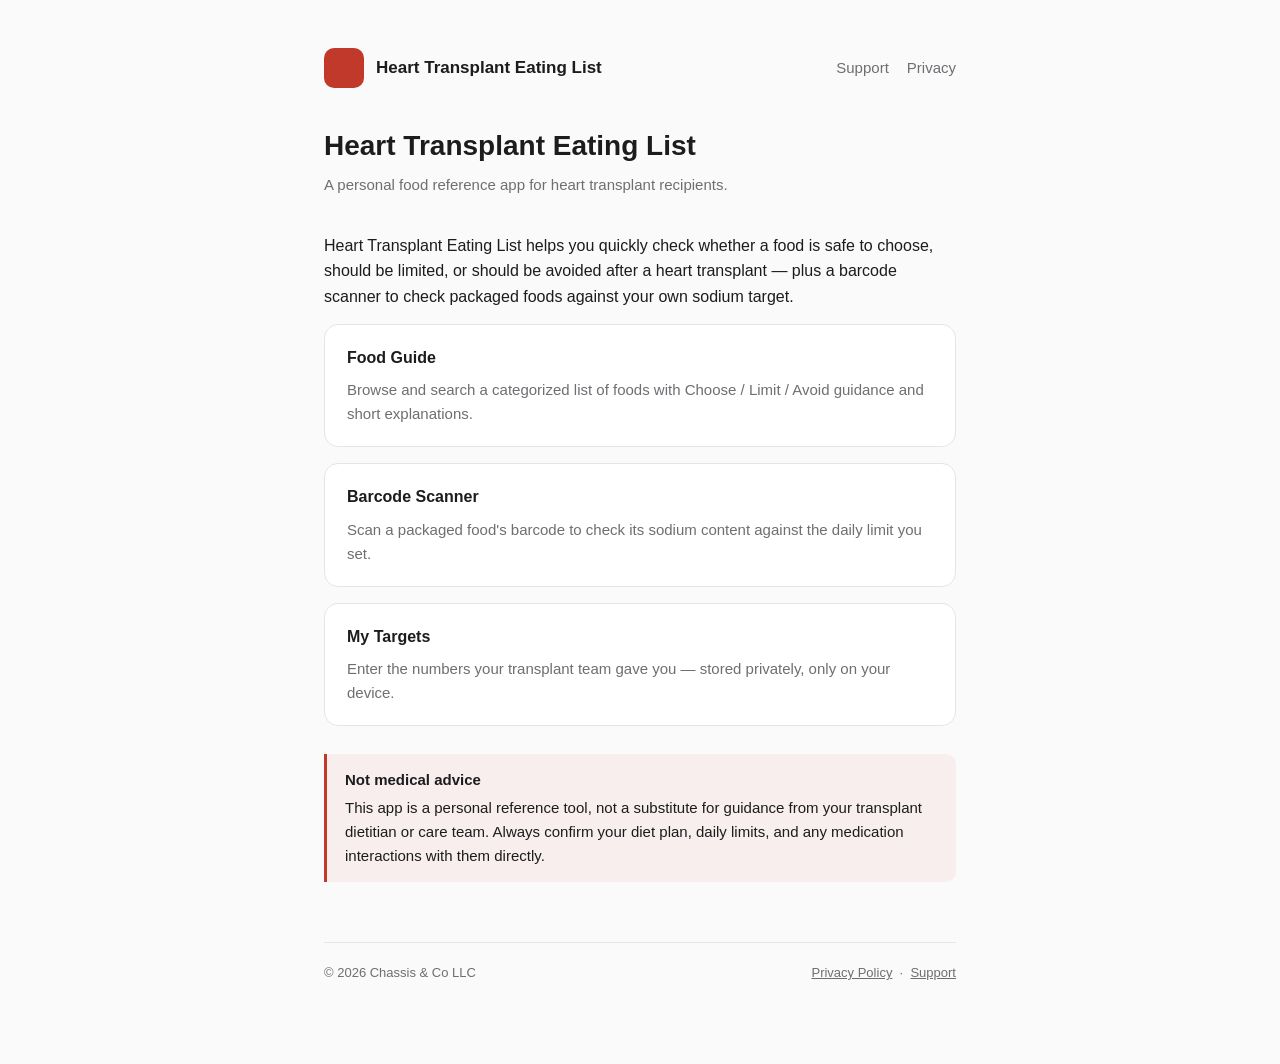
==== index.html @ 85577948 "Initial commit: privacy policy, support, and landing pages Public docs site for the Heart Transplant" ====
<!DOCTYPE html>
<html lang="en">
<head>
<meta charset="UTF-8">
<meta name="viewport" content="width=device-width, initial-scale=1">
<title>Heart Transplant Eating List</title>
<meta name="description" content="A personal food reference app for heart transplant recipients.">
<link rel="stylesheet" href="style.css">
</head>
<body>
<div class="wrap">

  <header class="site">
    <div class="icon"></div>
    <div class="title">Heart Transplant Eating List</div>
    <nav>
      <a href="support.html">Support</a>
      <a href="privacy.html">Privacy</a>
    </nav>
  </header>

  <h1>Heart Transplant Eating List</h1>
  <p class="subtitle">A personal food reference app for heart transplant recipients.</p>

  <p>
    Heart Transplant Eating List helps you quickly check whether a food is safe
    to choose, should be limited, or should be avoided after a heart transplant —
    plus a barcode scanner to check packaged foods against your own sodium target.
  </p>

  <div class="card">
    <h3>Food Guide</h3>
    <p>Browse and search a categorized list of foods with Choose / Limit / Avoid guidance and short explanations.</p>
  </div>

  <div class="card">
    <h3>Barcode Scanner</h3>
    <p>Scan a packaged food's barcode to check its sodium content against the daily limit you set.</p>
  </div>

  <div class="card">
    <h3>My Targets</h3>
    <p>Enter the numbers your transplant team gave you — stored privately, only on your device.</p>
  </div>

  <div class="notice">
    <strong>Not medical advice</strong>
    This app is a personal reference tool, not a substitute for guidance from your
    transplant dietitian or care team. Always confirm your diet plan, daily limits,
    and any medication interactions with them directly.
  </div>

  <footer class="site">
    <span>&copy; 2026 Chassis &amp; Co LLC</span>
    <span><a href="privacy.html">Privacy Policy</a> &nbsp;&middot;&nbsp; <a href="support.html">Support</a></span>
  </footer>

</div>
</body>
</html>
---- style.css ----
:root {
  color-scheme: light dark;
  --bg: #fafafa;
  --fg: #1c1c1e;
  --muted: #6e6e73;
  --accent: #c0392b;
  --card-bg: #ffffff;
  --border: #e5e5e7;
}

@media (prefers-color-scheme: dark) {
  :root {
    --bg: #111113;
    --fg: #f2f2f2;
    --muted: #9a9a9e;
    --accent: #ff6b5e;
    --card-bg: #1c1c1e;
    --border: #2e2e30;
  }
}

* {
  box-sizing: border-box;
}

body {
  margin: 0;
  background: var(--bg);
  color: var(--fg);
  font-family: -apple-system, BlinkMacSystemFont, "Segoe UI", Roboto, Helvetica, Arial, sans-serif;
  line-height: 1.6;
}

.wrap {
  max-width: 680px;
  margin: 0 auto;
  padding: 48px 24px 80px;
}

header.site {
  display: flex;
  align-items: center;
  gap: 12px;
  margin-bottom: 36px;
}

header.site .icon {
  width: 40px;
  height: 40px;
  border-radius: 10px;
  background: var(--accent);
  flex-shrink: 0;
}

header.site .title {
  font-weight: 600;
  font-size: 17px;
}

header.site nav {
  margin-left: auto;
  display: flex;
  gap: 18px;
  font-size: 15px;
}

header.site nav a {
  color: var(--muted);
  text-decoration: none;
}

header.site nav a:hover {
  color: var(--fg);
}

h1 {
  font-size: 28px;
  margin-bottom: 4px;
}

.subtitle {
  color: var(--muted);
  font-size: 15px;
  margin-top: 0;
  margin-bottom: 36px;
}

h2 {
  font-size: 19px;
  margin-top: 36px;
  margin-bottom: 10px;
}

p {
  margin: 0 0 14px;
}

.card {
  background: var(--card-bg);
  border: 1px solid var(--border);
  border-radius: 14px;
  padding: 20px 22px;
  margin-bottom: 16px;
}

.card h3 {
  margin: 0 0 8px;
  font-size: 16px;
}

.card p {
  margin: 0;
  color: var(--muted);
  font-size: 15px;
}

.notice {
  border-left: 3px solid var(--accent);
  padding: 14px 18px;
  background: rgba(192, 57, 41, 0.06);
  border-radius: 0 10px 10px 0;
  font-size: 15px;
  margin: 28px 0;
}

.notice strong {
  display: block;
  margin-bottom: 4px;
}

a.email {
  color: var(--accent);
  font-weight: 600;
  text-decoration: none;
}

a.email:hover {
  text-decoration: underline;
}

footer.site {
  margin-top: 60px;
  padding-top: 20px;
  border-top: 1px solid var(--border);
  color: var(--muted);
  font-size: 13px;
  display: flex;
  justify-content: space-between;
  flex-wrap: wrap;
  gap: 8px;
}

footer.site a {
  color: var(--muted);
}

.placeholder {
  background: #ffe9a8;
  color: #4a3600;
  padding: 1px 5px;
  border-radius: 4px;
  font-size: 0.95em;
}

@media (prefers-color-scheme: dark) {
  .placeholder {
    background: #5a4a12;
    color: #ffe9a8;
  }
}
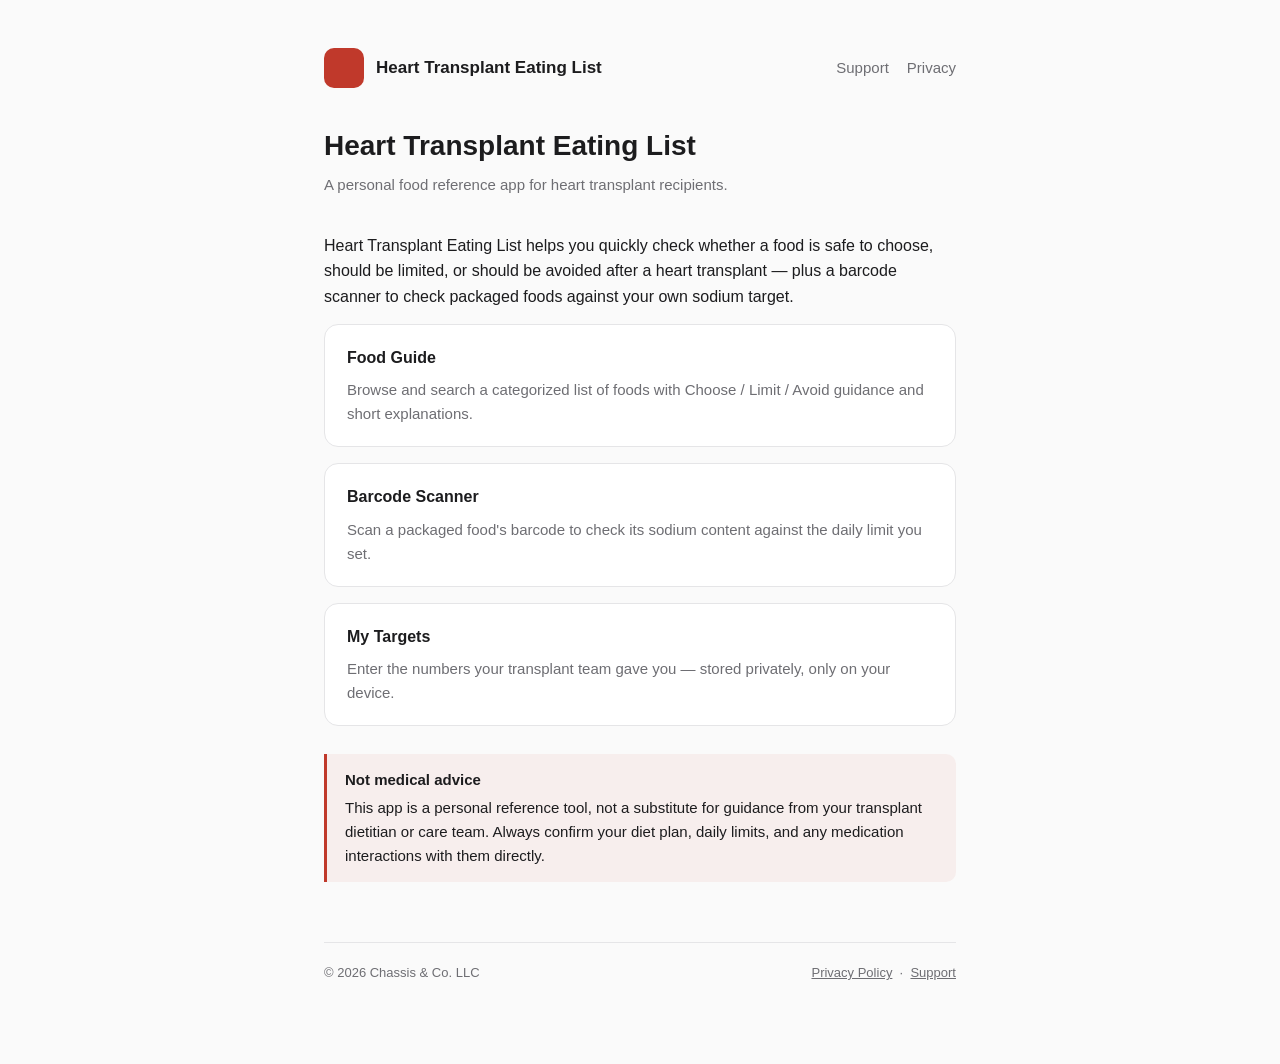
==== commit 9b2349ad: "Add subscription and Daily Log details; Chassis & Co. LLC - Privacy: subscriptions handled by Apple;" ====
--- a/index.html
+++ b/index.html
@@ -51,7 +51,7 @@
   </div>
 
   <footer class="site">
-    <span>&copy; 2026 Chassis &amp; Co LLC</span>
+    <span>&copy; 2026 Chassis &amp; Co. LLC</span>
     <span><a href="privacy.html">Privacy Policy</a> &nbsp;&middot;&nbsp; <a href="support.html">Support</a></span>
   </footer>
 
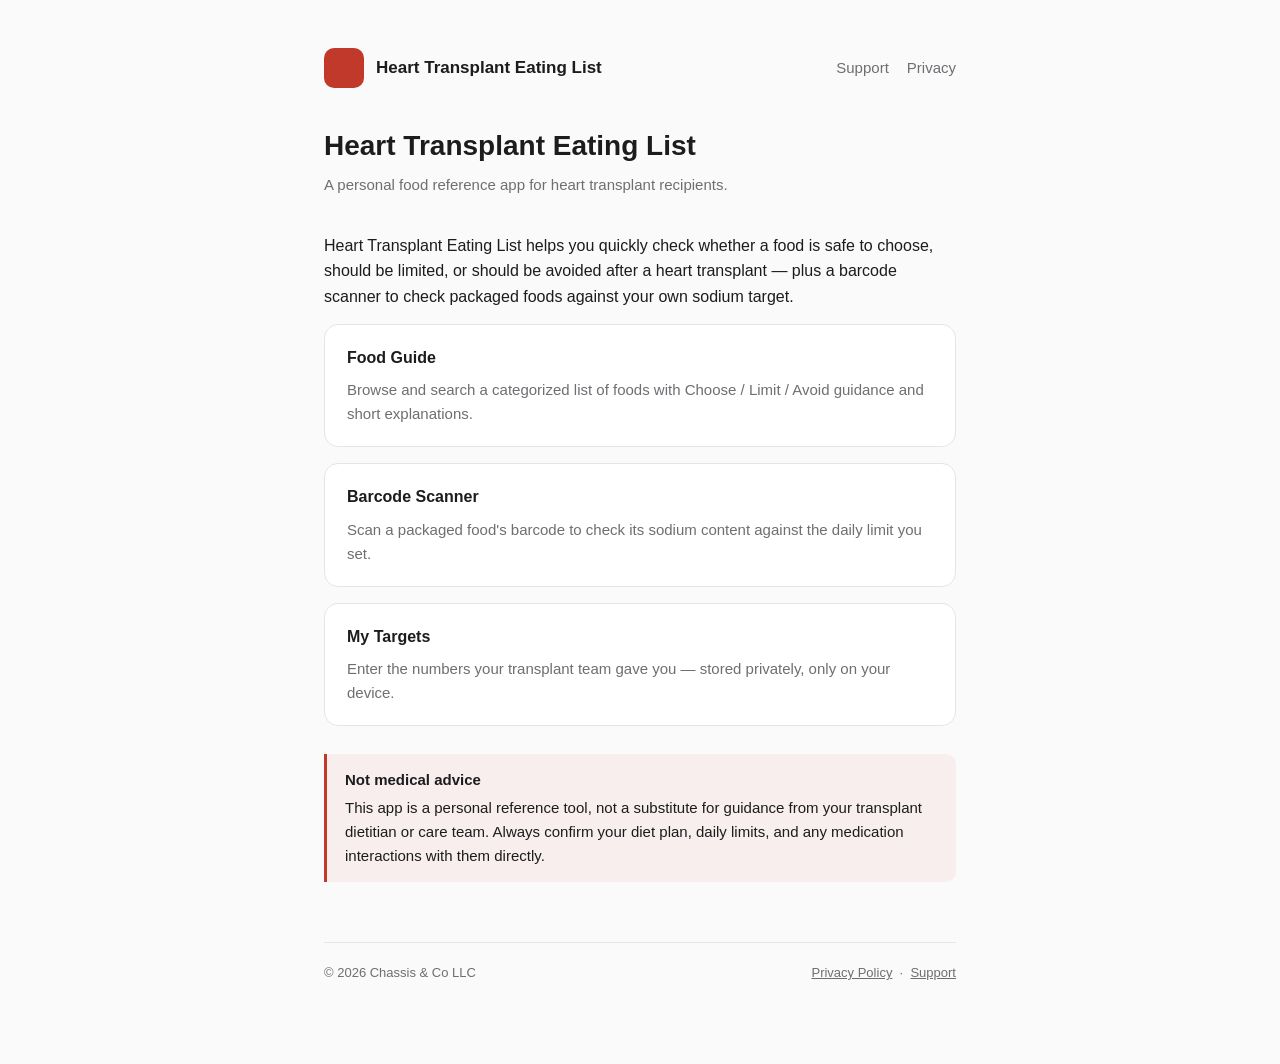
==== commit 2ee17a73: "Use legal name Chassis & Co LLC" ====
--- a/index.html
+++ b/index.html
@@ -51,7 +51,7 @@
   </div>
 
   <footer class="site">
-    <span>&copy; 2026 Chassis &amp; Co. LLC</span>
+    <span>&copy; 2026 Chassis &amp; Co LLC</span>
     <span><a href="privacy.html">Privacy Policy</a> &nbsp;&middot;&nbsp; <a href="support.html">Support</a></span>
   </footer>
 
